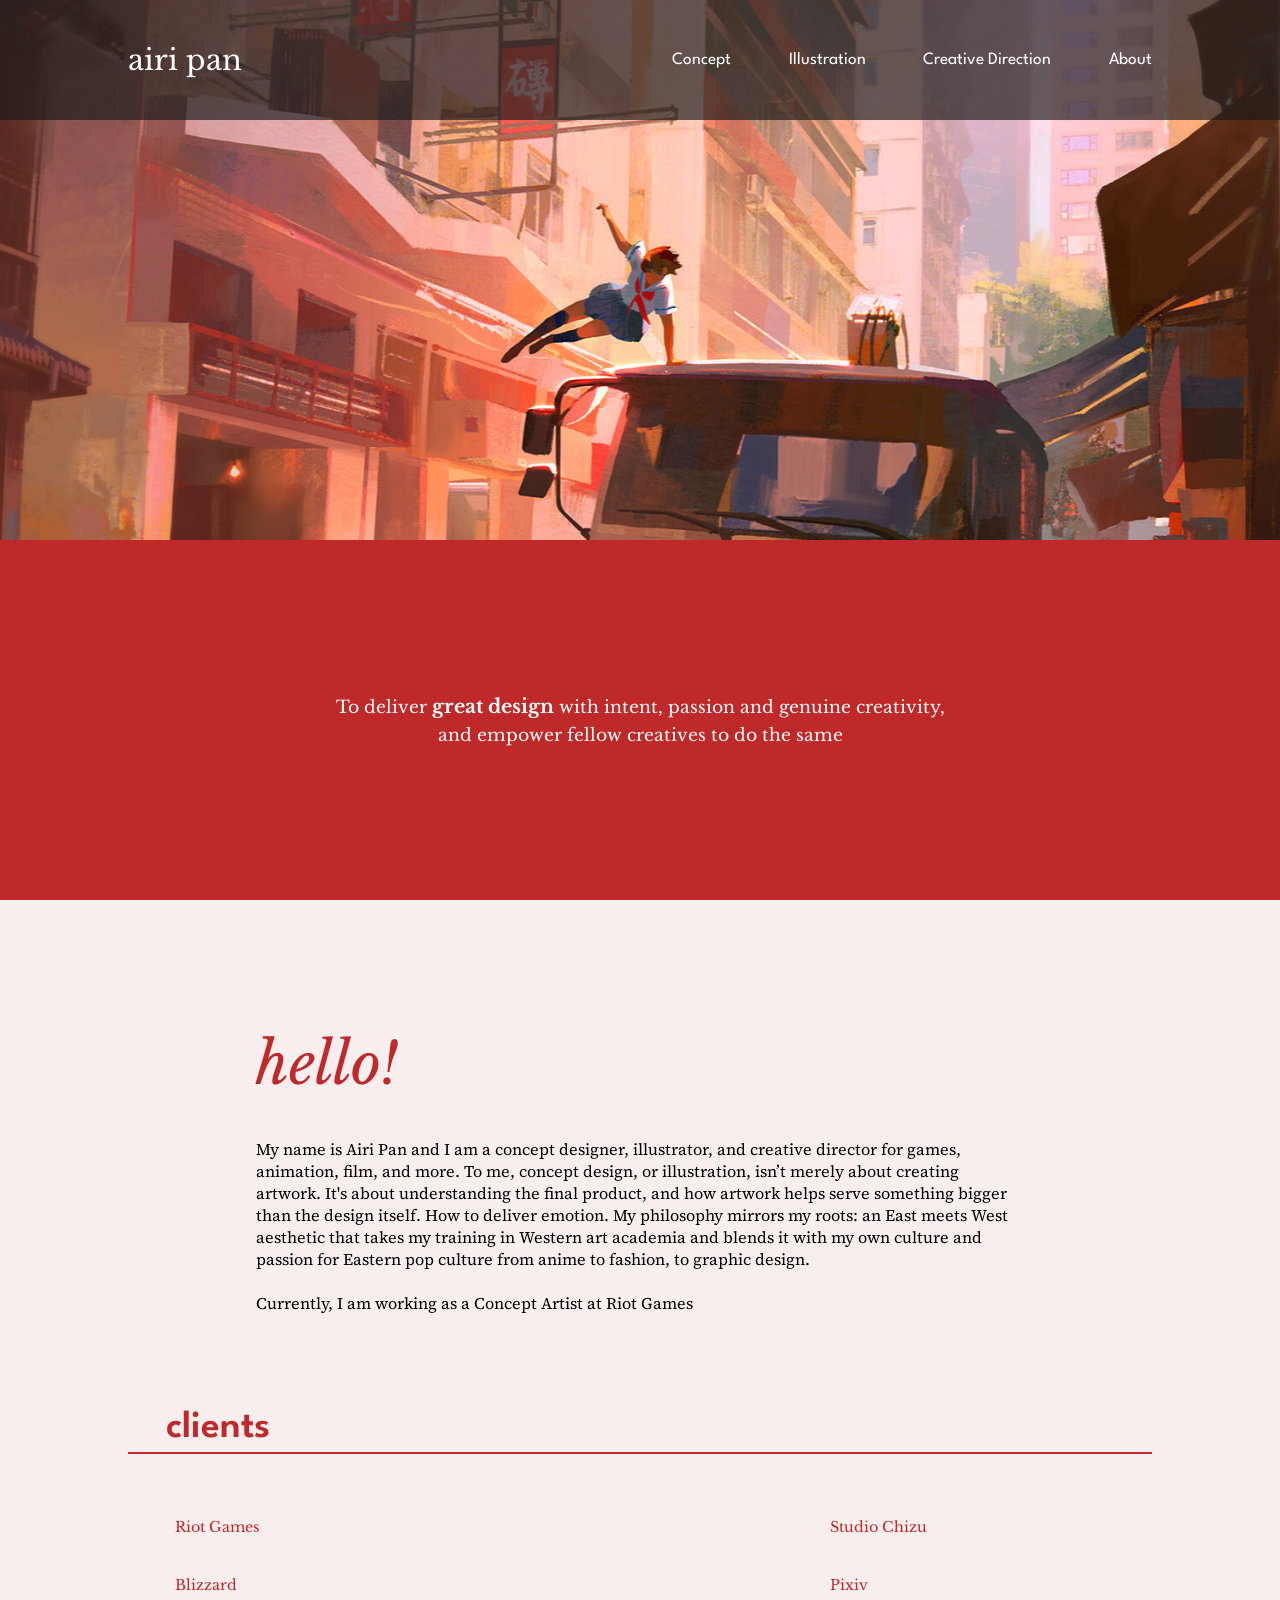
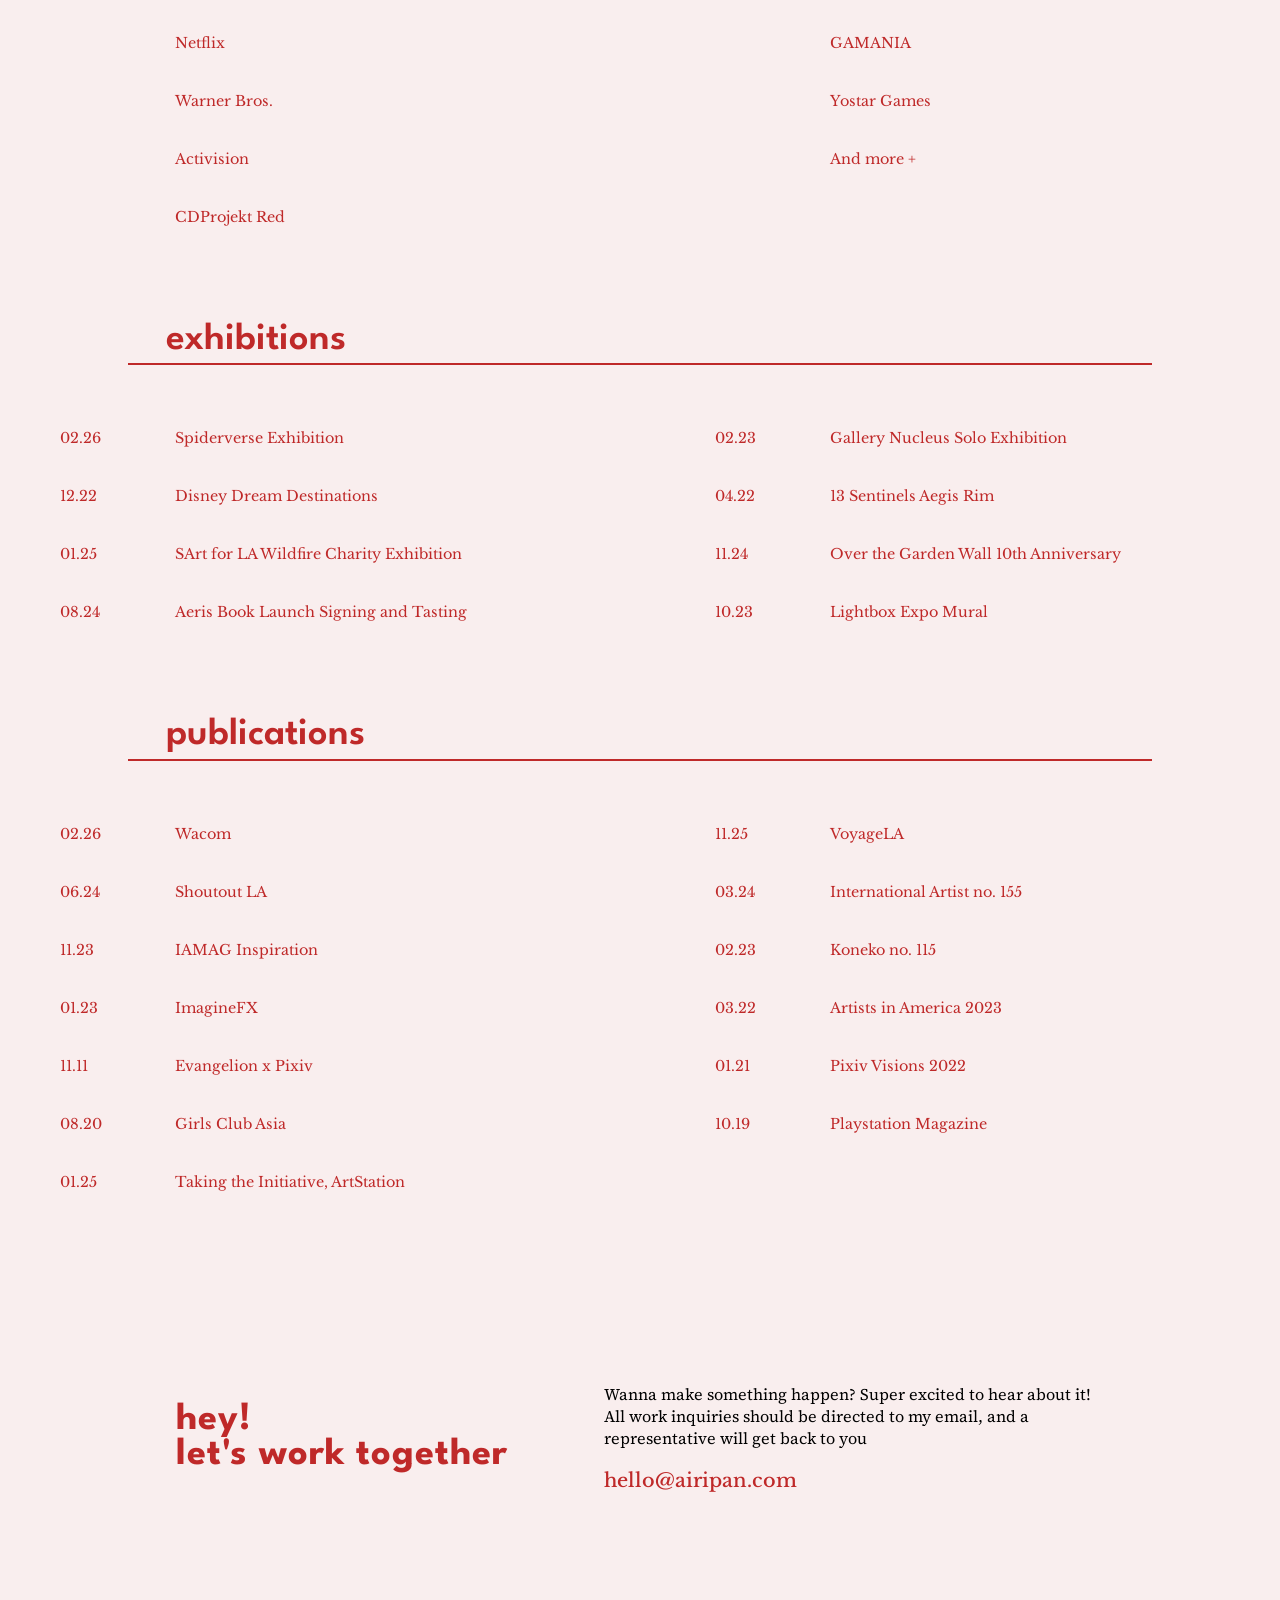
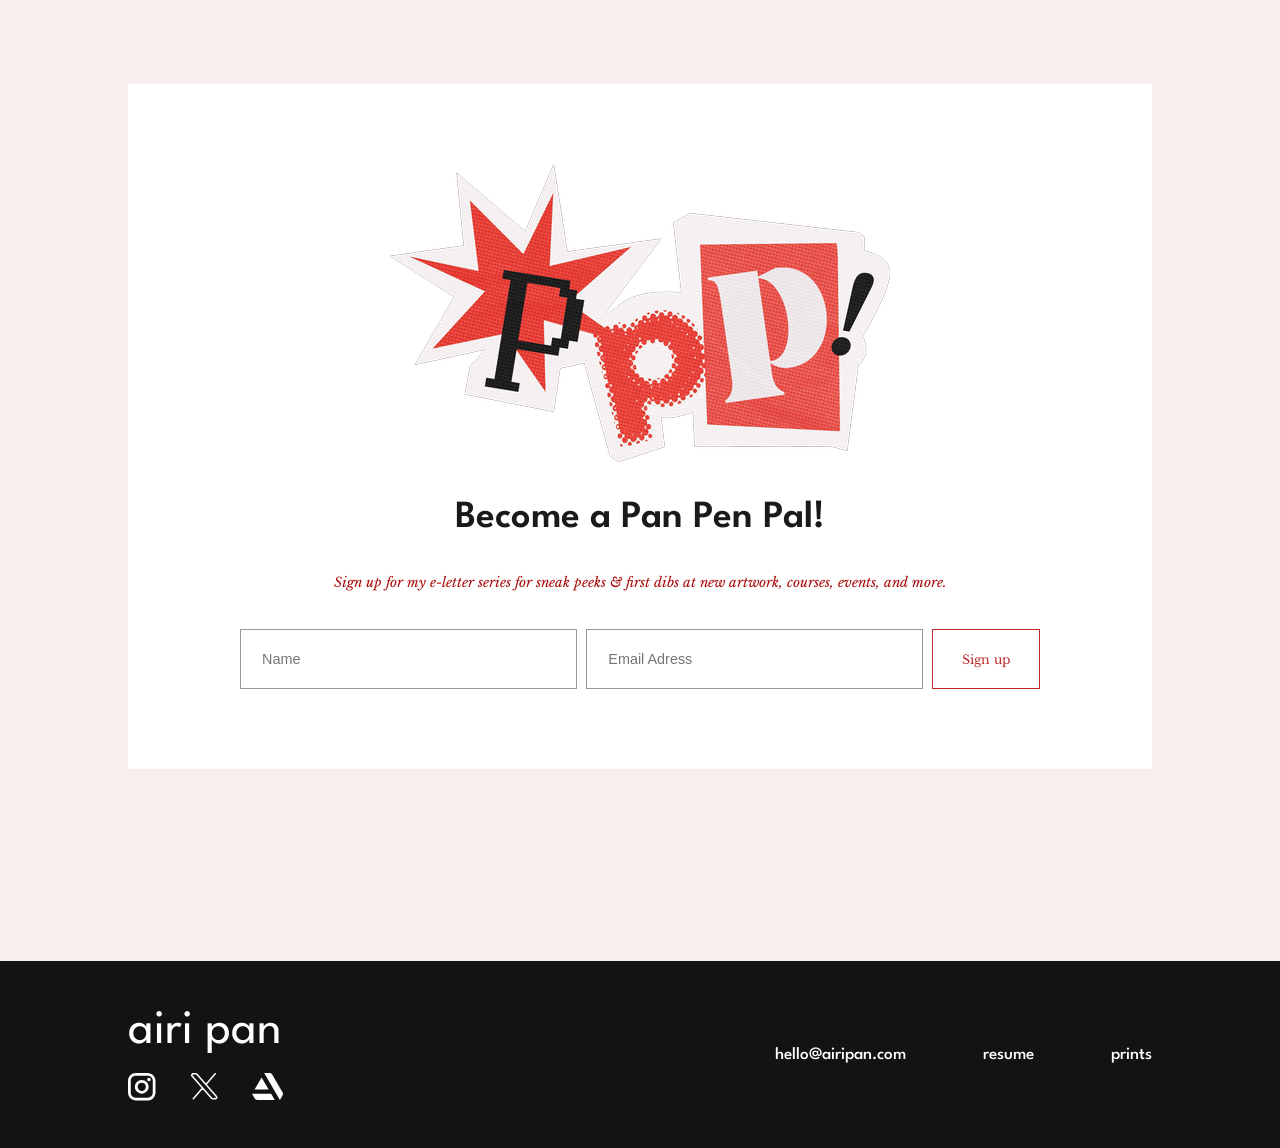
==== aboutme_index.html @ 73af1d85 "commit" ====
<!DOCTYPE html>

<html lang="en">
<head>
  
    <meta charset="UTF-8">
    <meta name="viewport" content="width=device-width, initial-scale=1.0">
    <meta name="description" content="">

<html>
    <head>
        <link href="https://fonts.googleapis.com/css?family=Inter&display=swap" rel="stylesheet" />
        <link rel="preconnect" href="https://fonts.googleapis.com">
        <link rel="preconnect" href="https://fonts.gstatic.com" crossorigin>
        <link href="https://fonts.googleapis.com/css2?family=Libre+Baskerville:ital,wght@0,400..700;1,400..700&display=swap" rel="stylesheet">
        <link href="https://fonts.googleapis.com/css?family=League+Spartan&display=swap" rel="stylesheet" />
        <link rel="preconnect" href="https://fonts.googleapis.com">
        <link rel="preconnect" href="https://fonts.gstatic.com" crossorigin>
        <link href="https://fonts.googleapis.com/css2?family=Source+Serif+4:ital,opsz,wght@0,8..60,200..900;1,8..60,200..900&display=swap" rel="stylesheet">
        

        
    <title>Portfolio Website</title>

   
    <link rel="stylesheet" href="aboutme_styles.css">

    
    <link rel="icon" href="favicon.ico" type="image/x-icon">

    </head>

    <body>

        <header class="header">

            <a href="index.html" class="logo">
                airi pan
            </a>

            <i class="bx bx-menu" id="menu-icon"></i>

            <nav>
                
                <ul class="navbar">
                    
                    <li>
                    <a>Concept</a>
                    <ul class="dropdown-menu">
                        <li><a href="">For Demacia (2026)</a></li>
                        <li><a href="baiyu_index.html">BaiYuPan</a></li>
                        <li><a href="">Manor Grey</a></li>
                        <li><a href="">Test</a></li>
                    </ul>
                    </li>

                    <li><a href="illustration_index.html">Illustration</a></li>
                    <li><a href="creativedirection_index.html">Creative Direction</a></li>
                    <li><a href="aboutme_index.html">About</a></li>

                </ul>
            </nav>

        </header>
        <section class="p1">

            <div class="home" id="home"></div>
    
            <div class="artist_statement">
                <p class="statement_text">
                    To deliver <span class="inline">great design</span> with intent, passion and genuine creativity,
                    <br>and empower fellow creatives to do the same
                </p>
            </div>
            <div class="artist">
                <img src="svgs/artist_mask.svg" alt="">
            </div>
        </section>
        <section class="paragraph_about">
            <h1 class="hello">hello!</h1>
            <p class="body_t">My name is Airi Pan and I am a concept designer, illustrator, and creative director for games, animation, film, 
                and more. To me, concept design, or illustration, isn’t merely about creating artwork. It's about understanding
                 the final product, and how artwork helps serve something bigger than the design itself. How to deliver emotion.
                  My philosophy mirrors my roots: an East meets West aesthetic that takes my training in Western art academia and 
                  blends it with my own culture and passion for Eastern pop culture from anime to fashion, to graphic design. 
            </p>
            <br><br>
            <p class="body_t">Currently, I am working as a Concept Artist at Riot Games

            </p>
                    </section>

         <section class="exhibition_title">
        <h2>clients</h2>
        <hr>

        <div class="exhibition-grid">
            
            <div class="exhibition">
            <div class="left"></div>
            <div class="right">Riot Games</div>
            </div>

            <div class="exhibition">
            <div class="left"></div>
            <div class="right">Studio Chizu</div>
            </div>

            <div class="exhibition">
            <div class="left"></div>
            <div class="right">Blizzard</div>
            </div>

            <div class="exhibition">
            <div class="left"></div>
            <div class="right">Pixiv</div>
            </div>

            <div class="exhibition">
            <div class="left"></div>
            <div class="right">Netflix</div>
            </div>

            <div class="exhibition">
            <div class="left"></div>
            <div class="right">GAMANIA</div>
            </div>

            <div class="exhibition">
            <div class="left"></div>
            <div class="right">Warner Bros.</div>
            </div>

            <div class="exhibition">
            <div class="left"></div>
            <div class="right">Yostar Games</div>
            </div>
            
            <div class="exhibition">
            <div class="left"></div>
            <div class="right">Activision</div>
            </div>

            <div class="exhibition">
            <div class="left"></div>
            <div class="right">And more +</div>
            </div>

            <div class="exhibition">
            <div class="left"></div>
            <div class="right">CDProjekt Red</div>
            </div>

        </div>
        </section>
        </section>

         <section class="exhibition_title">
        <h2 class="publications">exhibitions</h2>
        <hr>

        <div class="exhibition-grid">
            
            <div class="exhibition">
            <div class="left">02.26</div>
            <div class="right">Spiderverse Exhibition</div>
            </div>

            <div class="exhibition">
            <div class="left">02.23</div>
            <div class="right">Gallery Nucleus Solo Exhibition</div>
            </div>

            <div class="exhibition">
            <div class="left">12.22</div>
            <div class="right">Disney Dream Destinations</div>
            </div>

            <div class="exhibition">
            <div class="left">04.22</div>
            <div class="right">13 Sentinels Aegis Rim</div>
            </div>

            <div class="exhibition">
            <div class="left">01.25</div>
            <div class="right">SArt for LA Wildfire Charity Exhibition</div>
            </div>

            <div class="exhibition">
            <div class="left">11.24</div>
            <div class="right">Over the Garden Wall 10th Anniversary</div>
            </div>

            <div class="exhibition">
            <div class="left">08.24</div>
            <div class="right">Aeris Book Launch Signing and Tasting</div>
            </div>

            <div class="exhibition">
            <div class="left">10.23</div>
            <div class="right">Lightbox Expo Mural</div>
            </div>

        </div>
        </section>
          <section class="exhibition_title">
        <h2 class="publications">publications</h2>
        <hr>

        <div class="exhibition-grid">
            
            <div class="exhibition">
            <div class="left">02.26</div>
            <div class="right">Wacom</div>
            </div>

            <div class="exhibition">
            <div class="left">11.25</div>
            <div class="right">VoyageLA</div>
            </div>

            <div class="exhibition">
            <div class="left">06.24</div>
            <div class="right">Shoutout LA</div>
            </div>

            <div class="exhibition">
            <div class="left">03.24</div>
            <div class="right">International Artist no. 155</div>
            </div>

            <div class="exhibition">
            <div class="left">11.23</div>
            <div class="right">IAMAG Inspiration</div>
            </div>

            <div class="exhibition">
            <div class="left">02.23</div>
            <div class="right">Koneko no. 115</div>
            </div>

            <div class="exhibition">
            <div class="left">01.23</div>
            <div class="right">ImagineFX</div>
            </div>

            <div class="exhibition">
            <div class="left">03.22</div>
            <div class="right">Artists in America 2023</div>
            </div>

            <div class="exhibition">
            <div class="left">11.11</div>
            <div class="right">Evangelion x Pixiv</div>
            </div>

            <div class="exhibition">
            <div class="left">01.21</div>
            <div class="right">Pixiv Visions 2022</div>
            </div>

            <div class="exhibition">
            <div class="left">08.20</div>
            <div class="right">Girls Club Asia</div>
            </div>

            <div class="exhibition">
            <div class="left">10.19</div>
            <div class="right">Playstation Magazine</div>
            </div>

            <div class="exhibition">
            <div class="left">01.25</div>
            <div class="right">Taking the Initiative, ArtStation</div>
            </div>
            
        </div>
    </section>
    <section class="work">
        <div class="work_call">
            <div>
                hey!
                <br>let's work together
            </div>
        </div>
        <div class="work_link">
            <h3>
                Wanna make something happen? Super excited to hear about it! All work inquiries 
                should be directed to my email, and a representative will get back to you
            </h3>
            <a href="mailto:hello@airipan.com" class="work_link_email">
                hello@airipan.com
            </a>
        </div>
    </section>
        <section class="signup_container">
        <div class="newsletter">
            <img src="svgs/ppp.svg" class="ppp"></img>
            <h2>Become a Pan Pen Pal!</h2>
            <h3>Sign up for my e-letter series for sneak peeks & first dibs at new artwork, courses, events, and more.</h3>
            <form action="">
                <div class="input-icon">
                    <i class="name"></i>
                    <input type="text" name="" id="username" placeholder="Name" required>

                </div>
                <div class="input-icon">
                    <i class="email"></i>
                    <input type="text" name="" id="password" placeholder="Email Adress" required>
                </div>
                <button type="submit">Sign up</button>
            </form>
        </div>
        </section>


        <div class="footer">
                <div class="footer-left">
                    
                    <a href="index.html" class="text">
                        airi pan
                    </a>
                    <div class="icon_links">
                        <div class="insta">
                            <a href="https://www.instagram.com/airipan/">
                                <img src = "svgs/instagram.svg" alt="instagram logo"/>
                            </a>
                        </div>
                        <div class="twitter">
                            <a href="https://twitter.com/airipan">
                                <img src = "svgs/twitter.svg" alt="twitter logo"/>
                            </a>
                        </div>
                        <div class="artstation">
                            <a href="https://www.artstation.com/airipan">
                                <img src = "svgs/artstation.svg" alt="artstation logo"/>
                            </a>
                        </div>
                    </div>
                </div>  
                    
            <nav class="contact">
                <a href="#contact_info">hello@airipan.com</a>
                <a href="#resume">resume</a>
                <a href="#prints">prints</a>
            </nav>
        

        </div>   
        <script src="aboutme_script.js"></script>
    </body>
</html>
---- aboutme_styles.css ----
/*filter overlay someting something darkern*/
* {
  margin: 0;
  padding: 0;
  box-sizing: border-box;
  text-decoration: none;
  scroll-behavior: smooth;
}
html, body {
  height: 100%;

}
body {
  color: #FFFFFF;
  background-color: #F9EEEE;
  display: flex;
  flex-direction: column;
}

section {
  position: relative;
  z-index: 5;
}

html {
  font-size: 60%;
  overflow-x: hidden;
}

@font-face {
  font-family: "im fell";
  src:
    url(fonts/IM_Fell_DW_Pica/IM_FELL_DW_Pica.ttf);
    font-style: normal;
    font-weight: normal;
}
.header {
  display: flex;
  position: fixed;
  height: 120px;
  width: 100%;
  top: 0;
  left: 0;
  padding: 3.5rem 10%;
  /*background-color: #070707d5;*/
  justify-content: space-between;
  align-items: center;
  z-index: 1000;
  font-family: League Spartan;
  font-weight: Regular;
  background-color: #1a1a1aab;
}

#menu-icon {
  font-size: 3rem;
  color: tomato;
  display: none;
}
.logo{
  font-size: 3rem;
  color: rgb(255, 255, 255);
  font-family: libre baskerville;
  transition: 0.3s ease-in-out;
}
.logo:hover{
  transform: scale(1.1);
}
.navbar {
  list-style: none;
  display: flex;
  padding: 0;
  gap: 6rem;
  justify-content: center;
}
nav {
height: 100%;
display: flex;
}
.navbar > li > a {
  display: flex;
  align-items: center;     /* vertical centering */
  justify-content: center; /* horizontal centering */
  color: white;
  font-size: 1.8rem;
  margin-left: 0;
  height: 100%;
  text-align: center;
}
.dropdown-menu li a {
  position: relative;
  overflow: hidden;
  z-index: 1;
  color: white;
  font-size: 1.8rem;
  margin-left: 0;
  height: 100%;
  display: block;
  width: 100%;
  text-align: right;
  font-size: 1.5rem;
}
.dropdown-menu li a::before {
  content: "";
  position: absolute;
  top: 0;
  right: 0;              /* start from right */
  width: 0%;             /* hidden initially */
  height: 100%;
  background: #a82a2ad3;
  z-index: -1;

  transition: width 0.3s ease;
}
.dropdown-menu li a:hover::before {
  width: 100%;           /* expands left */

}
.navbar li{
  position: relative;
  height: 100%;

}
.dropdown-menu li {
  padding: 0.5rem 1rem;
}
/* how to add a padding inbetween the dropdown and list without moving the lsit up*/
.dropdown-menu { /*verticaly center nav and dropdown */
  
  position: absolute;
  top: 100%;          /* directly under the li */
  right: -1rem;
  background: #2b2b2bd3;
  list-style: none;
  padding: 0;
  min-width: 220px;

  opacity: 0;
  left: auto;
  transform: translateY(-10px);
  transition: opacity 0.25s ease-out, transform 0.25s ease-out;
  pointer-events: none;
  


  transition: opacity 0.3s ease, transform 0.3s ease;
}
.navbar li:hover .dropdown-menu {
  opacity: 1;
  transform: translateY(0);
  pointer-events: auto;
}
.dropdown-menu li a{
  width: 100%;
  text-align: right;
  font-size: 1.5rem;
}
.dropdown-menu li a:hover{
  /* background: #c51919b2; */
}
.p1{
  position: relative;
  min-height: 100vh;
}
.home{
  background-image: url("svgs/about_me_cover.svg");
  background-size: 100% auto;   
  background-repeat: no-repeat;
  background-position: top center;
  background-size: cover;
  background-color: red;
  height: 60vh;
}
.artist_statement {
  background-color: #BF2929;
  padding: 4rem 10%;
  height: 40vh;
  position: relative;
  display: flex;
  justify-content: center;
  align-items: center;
}
.statement_text {
  position: relative;
  text-align: center;
  margin-top: 0;
  left: auto;
  width: 100%;
  padding: 0 10%;
  font-size: 1.8rem;
  line-height: 1.6;
  font-weight: normal;
  font-family: libre baskerville;
  letter-spacing: 5%;
  z-index: 15;
}
.inline{
  font-size: 2rem;
  font-weight: bold;
  letter-spacing: 5%;

}
.artist{
  position: absolute;
  left: 50%;
  top: 50%;
  transform: translate(-50%, -50%);
  z-index: 10;
  pointer-events: none;
}
.artist img{
    width: 25vw;
    max-width: 400px;

}
.paragraph_about{
  margin-bottom: 7%;
  max-width: 1500px;
  margin: 0 auto;
  padding-bottom: 10rem;
}
.hello{
  padding: 4rem 20%;
  margin-top: 7%;
  color: #BF2929;
  font-family: libre baskerville;
  font-style: italic;
  font-size: 6rem;
  font-weight: 100;
}
.body_t{
  padding: 0rem 20%;
  color: black;
  font-size: 1.7rem;
  font-family: "Source Serif 4", serif;
}
.footer {
  display: flex;
  justify-content: space-between;
  align-items: center;
  width: 100%;
  height: 200px;
  background: rgba(19,19,19,1);
  bottom: 0;
  left: 0;
  padding: 5rem 10%;
  margin-top: auto;
}

.footer-left {
  display: flex;
  flex-direction: column;
  align-self: center;
  /* margin-top: 2rem; */
  gap: 2rem;
}

.text {
  color: rgb(255, 255, 255);
  font-family: League Spartan;
  font-weight: Regular;
  font-size: 5rem;
  opacity: 1;
}

.icon_links {
  display: flex;
  justify-content: space-between;
  width: 155px;
  height: 27px;
}
.contact {
  display: flex;
  align-items: center;
  gap: 4rem;
}
.contact a{  
font-size: 1.8rem;
color: white;
margin-left: 4rem;
font-weight: 500;
font-family: League Spartan;
}

@media (min-width: 1800px) {

  /* HEADER TEXT */
  .logo {
    font-size: 3.6rem;   /* was 3rem */
  }

  .navbar > li > a {
    font-size: 2.2rem;   /* was 1.8rem */
  }

  .dropdown-menu li a {
    font-size: 1.9rem;   /* was 1.5rem */
  }

  /* FOOTER TEXT */
  .footer .text {
    font-size: 6rem;     /* was 5rem */
  }

  .contact a {
    font-size: 2.2rem;   /* was 1.8rem */
  }
  .icon_links {
    width: 182px;   /* was 155px */
    height: 40px;   /* was 27px */
    gap: 2rem;
  }

  .icon_links img {
    width: 35px;    /* scale icons */
    height: auto;
  }
}

@media screen and (max-width: 768px) {
  .grid-container_1 {
    grid-template-columns: 1fr; /* stack top two images */
  }
  .svg3 {
    grid-column: 1; 
  }

}
.exhibition_title {
  text-align: left;
}
.exhibition_title .exhibition-grid {
  display: grid;
  grid-template-columns: repeat(2, 1fr); 
  gap: 40px 150px; 
  max-width: 1200px;   
  width: 100%;        
  margin: 0 auto;     
  padding: 0 20px; 
}

.exhibition_title h2{
  font-family: League Spartan;
  font-size: 4rem;
  font-weight: 600;
  color: #BF2929;
  padding: 0rem 13%;

}
.exhibition_title hr {
  margin: .5% 10% 5% 10%; 
  border: none;       
  height: 2px;        
  background-color: #BF2929; 
}
.exhibition_title .left {
  text-align: left;
}

.exhibition_title .right {
  text-align: left;
}


.exhibition_title .exhibition-group {
  display: flex;
  gap: 20px;
  margin-bottom: 15px;
  padding: 0rem 15%;

  flex-wrap: wrap;
}
.exhibition_title .exhibition {
  display: grid;
  grid-template-columns: 8rem 1fr; 
  align-items: baseline;
  font-family: libre baskerville;
  font-size: 1.5rem;
  font-weight: 400;
  color: #BF2929;
  column-gap: 4rem; 
}

.publications{
  margin-top: 10rem;
}
.signup_container{
  display: flex;
  justify-content: center;
  align-items: center;
  padding: 20rem 10%;
  margin: 0;
}
.newsletter {
  display: flex;
  flex-direction: column;
  align-items: center;
  background-color: #FFFFFF;
  padding: 80px 40px;
  max-width: 1400px;
  width: 100%;
}

.signup_container form {
  display: flex;
  flex-direction: row;
  gap: 1rem;
  width: 100%;
  max-width: 800px;
}
.ppp{
 display: block;
 max-width: 100%;
 height: auto;
 padding-bottom: 4rem;
}
.newsletter h2{
  text-align: center;
  font-size: 4rem;
  font-weight: 600;
  margin-bottom: 4rem;
  font-family: League Spartan;
  color: #1A1A1A;
}
.newsletter h3 {
  text-align: center;
  margin-bottom: 4rem;
  font-family: libre baskerville;
  color: #aa0a0a;
  font-style: italic;
  font-size: 1.4rem;
  font-weight: 200;
}
.signup_container form {
  display: flex;
  flex-direction: row;
  gap: 1rem;
  width: 100%;
  max-width: 800px;
}

.input-icon {
  flex: 1;
  display: flex;
  align-items: center;
  position: relative;
}

.input-icon input {
  width: 100%;
  padding: 2.2rem;
  font-size: 1.5rem;
  border: 1px solid #A19494;
}

.signup_container button {
  padding: 1.5rem 3rem;
  font-size: 1.3rem;
  border: 1px solid #BF2929;
  background-color: white;
  color: #BF2929;
  cursor: pointer;
  font-family: Libre Baskerville;
}

.signup_container button:hover {
  background-color: #f7f7f7;
}
.work{
  display: flex;
  flex-direction: row;
  align-items: center;
  justify-content: center;
  text-align: left;
  background-color: rgba(198, 182, 212, 0);
  margin: 0 auto;
  width: 100%;
  padding: 20rem 10% 0rem 10%;
  gap: 10rem;
 

}
.work_call{
  flex-wrap: nowrap;
  font-family: 'League Spartan';
  font-size: 4rem;
  font-weight: 700;
  letter-spacing: .1rem;
  color: #BF2929;
}
.work_link h3 {
  color: black;
  font-size: 1.7rem;
  font-family: "Source Serif 4", serif;
  font-weight: 400;
  margin-bottom: 2rem;
  max-width: 500px;
}
.work_link_email {
  display: block;
  color: #BF2929;
  font-size: 2rem;
  font-family: libre baskerville;
  font-weight: 500;
  text-decoration: none;
}

.work_link_email:hover {
  text-decoration: underline;
}
@media (min-width: 1800px) {
  .home {
    height: 60vh;
  }
}
@media (max-width: 600px) {
  .exhibition_title .exhibition-grid {
    grid-template-columns: 1fr;
  }
}
@media (max-width: 500px) {
  .exhibition {
    grid-template-columns: 1fr;
  }
  .right {
    text-align: left;
    margin-top: 2px;
  }
}
@media (min-width: 2000px) {
  .artist img {
    width: 20vw;
    max-width: 600px;
  }
}

@media (min-width: 2000px) {
  .paragraph_about {
    font-size: 2rem;
    max-width: 2000px;
    margin: 0 auto;
  }
}
@media (min-width: 2000px) {
  .exhibition_title {
    padding: 0 20%;
    
  }
}
@media (min-width: 1800px) {
  .artist_statement {
    padding: 4rem 10%;
    height: 40vh;
  }

  .statement_text {
    font-size: 2.4rem;
    line-height: 1.9;
    padding: 0 15%;
    margin-top: -2rem;
  }

  .inline {
    font-size: 3rem;
  }

  .artist {
    top: 50%;
  }

  .artist img {
    width: 25vw;
    max-width: 600px;
  }
}
@media (min-width: 1800px) {
  .body_t {
    font-size: 1.9rem;
    padding: 4rem 22%;
  }
}
@media (min-width: 1800px) {
  .hello {
    
    padding: 4rem 22%;
  }
}
@media (min-width: 1800px) {
  .contact a {
    
    font-size: 2.4rem;
  }
}
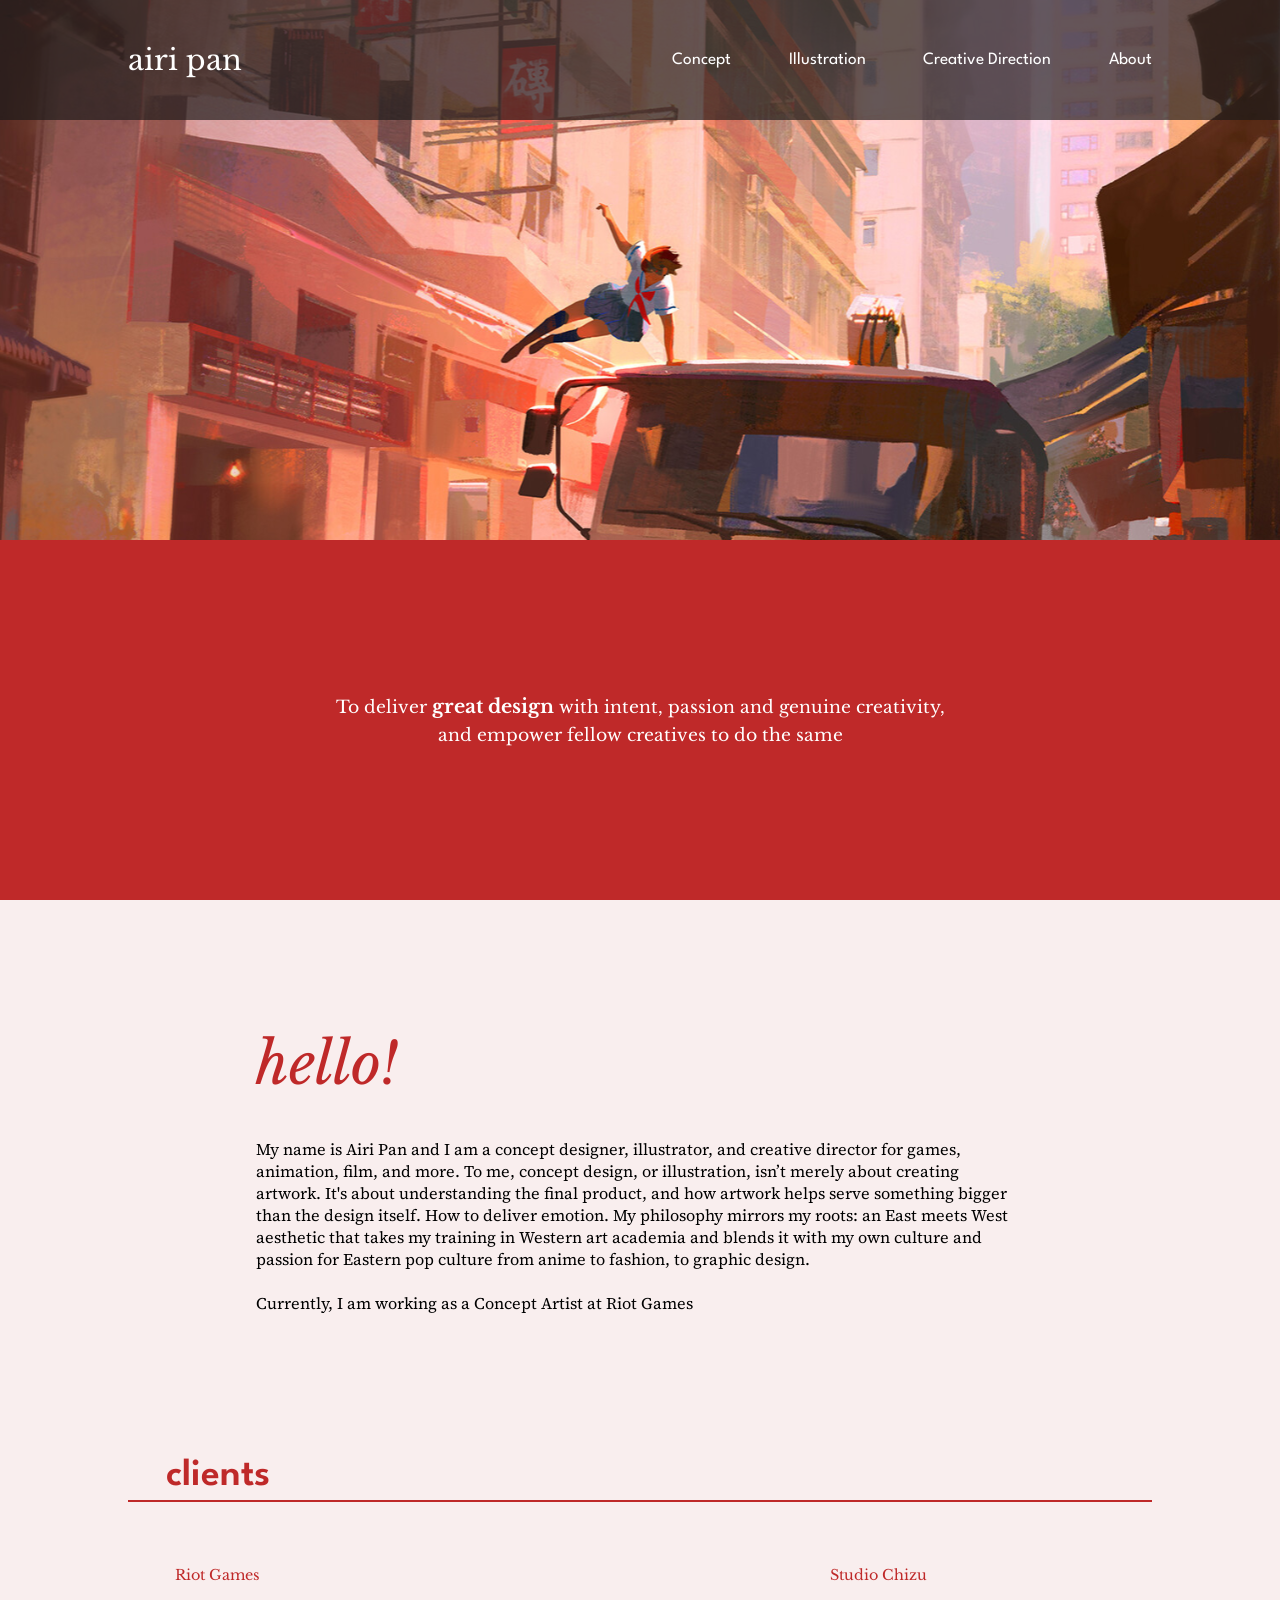
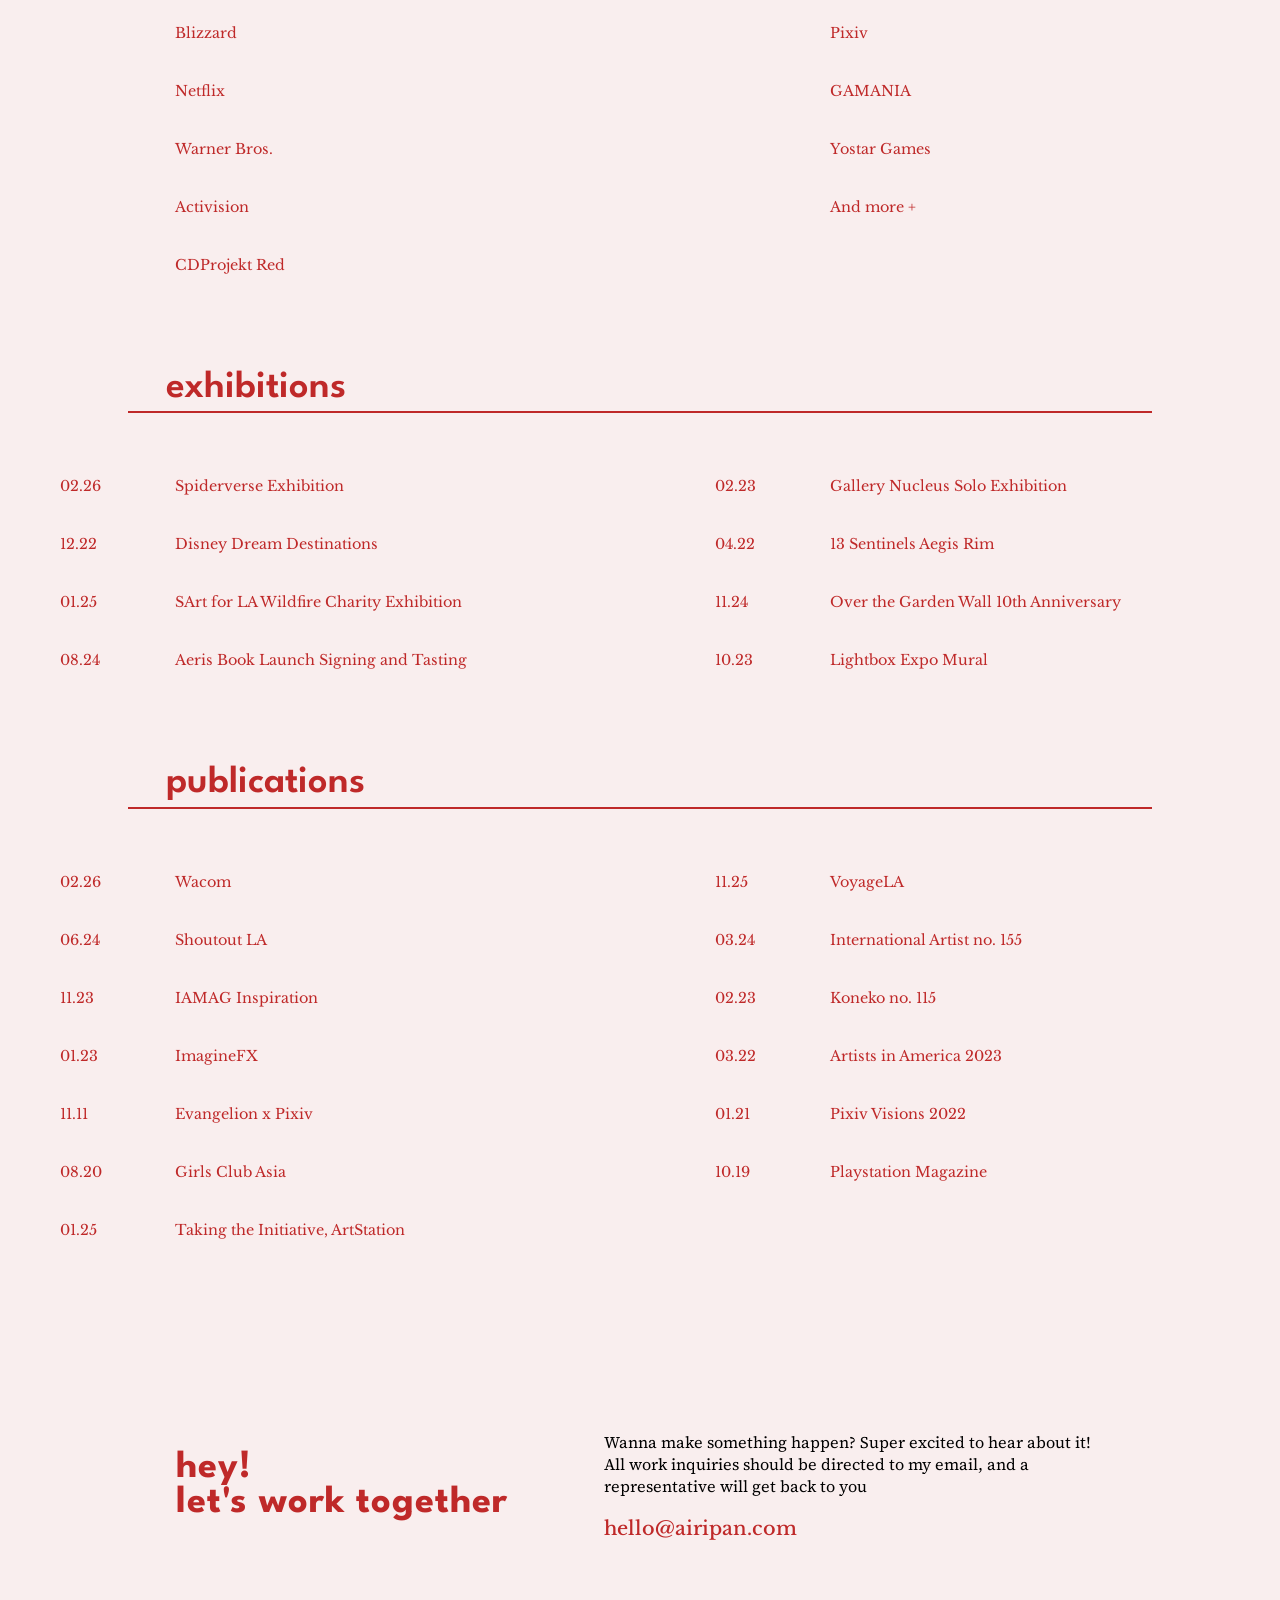
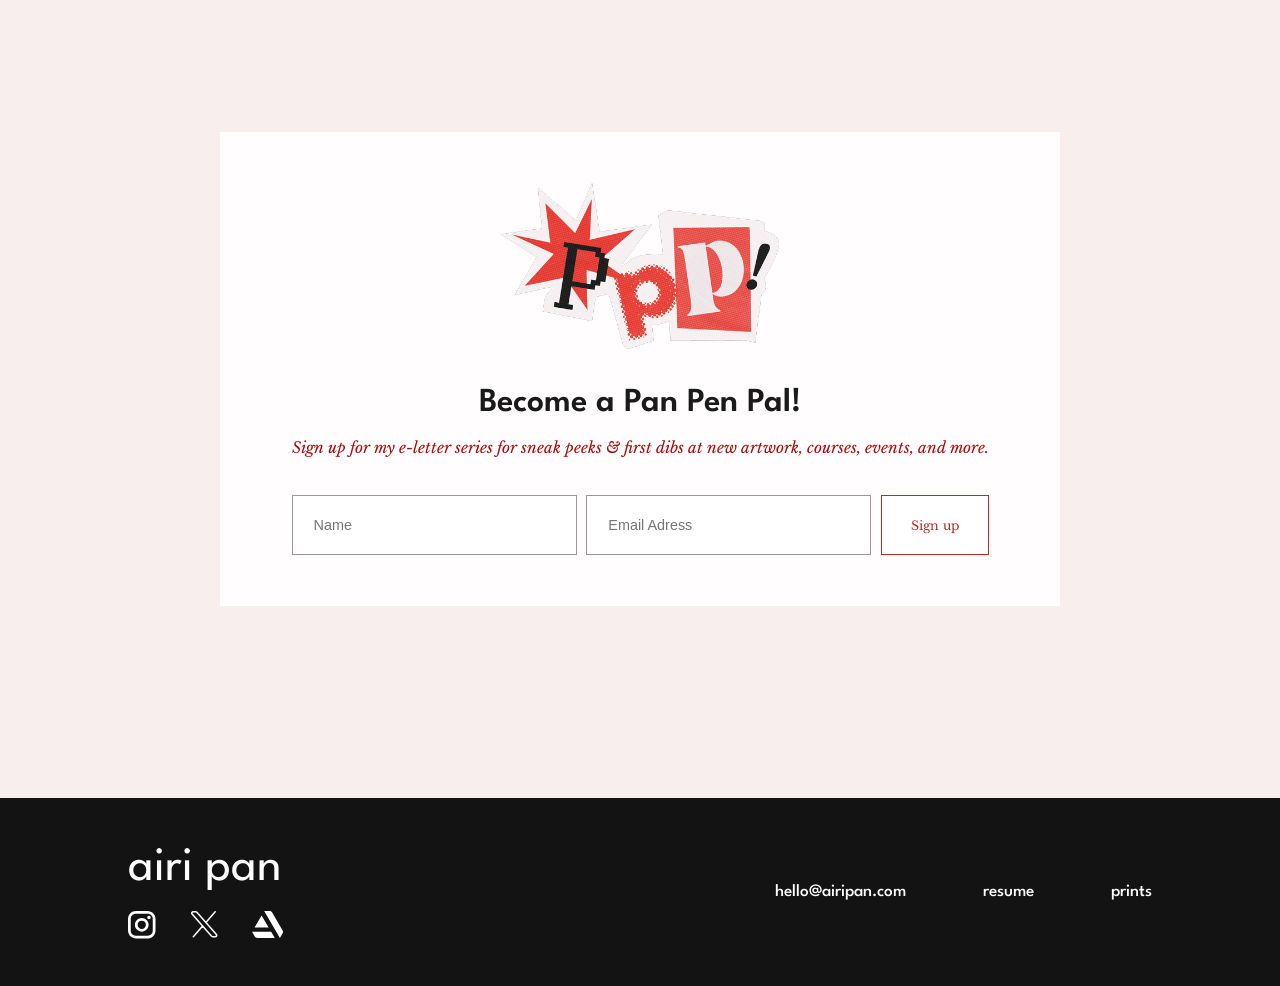
==== commit 2f9d8fbc: "commit" ====
--- a/aboutme_index.html
+++ b/aboutme_index.html
@@ -49,13 +49,24 @@
                     <ul class="dropdown-menu">
                         <li><a href="">For Demacia (2026)</a></li>
                         <li><a href="baiyu_index.html">BaiYuPan</a></li>
+                        <li><a href="">Hoppers (2026)</a></li>
                         <li><a href="">Manor Grey</a></li>
-                        <li><a href="">Test</a></li>
+                        <li><a href="">Ambrosia</a></li>
+                        <li><a href="">Monkey King (2023)</a></li>
+                        <li><a href="">Back4Blood (2021)</a></li>
+                        <li><a href="">Alola Theme Park</a></li>
+                        
                     </ul>
                     </li>
 
                     <li><a href="illustration_index.html">Illustration</a></li>
-                    <li><a href="creativedirection_index.html">Creative Direction</a></li>
+                    <li>
+                    <a>Creative Direction</a>
+                    <ul class="dropdown-menu">
+                        <li><a href="creativedirection_index.html">OTV x Frieren</a></li>
+                        <li><a href="">Downtown Abby</a></li>
+                    </ul>
+                    </li>
                     <li><a href="aboutme_index.html">About</a></li>
 
                 </ul>
@@ -322,7 +333,7 @@
                     </a>
                     <div class="icon_links">
                         <div class="insta">
-                            <a href="https://www.instagram.com/airipan/">
+                            <a href="https://www.instagram.com/pix_bun/">
                                 <img src = "svgs/instagram.svg" alt="instagram logo"/>
                             </a>
                         </div>
@@ -337,7 +348,7 @@
                             </a>
                         </div>
                     </div>
-                </div>  
+                </div>   
                     
             <nav class="contact">
                 <a href="#contact_info">hello@airipan.com</a>
--- a/aboutme_styles.css
+++ b/aboutme_styles.css
@@ -144,23 +144,24 @@
 
   transition: opacity 0.3s ease, transform 0.3s ease;
 }
+
 .navbar li:hover .dropdown-menu {
   opacity: 1;
   transform: translateY(0);
   pointer-events: auto;
 }
+
 .dropdown-menu li a{
   width: 100%;
   text-align: right;
   font-size: 1.5rem;
 }
-.dropdown-menu li a:hover{
-  /* background: #c51919b2; */
-}
+
 .p1{
   position: relative;
   min-height: 100vh;
 }
+
 .home{
   background-image: url("svgs/about_me_cover.svg");
   background-size: 100% auto;   
@@ -170,6 +171,7 @@
   background-color: red;
   height: 60vh;
 }
+
 .artist_statement {
   background-color: #BF2929;
   padding: 4rem 10%;
@@ -179,6 +181,7 @@
   justify-content: center;
   align-items: center;
 }
+
 .statement_text {
   position: relative;
   text-align: center;
@@ -193,12 +196,13 @@
   letter-spacing: 5%;
   z-index: 15;
 }
+
 .inline{
   font-size: 2rem;
   font-weight: bold;
   letter-spacing: 5%;
-
-}
+}
+
 .artist{
   position: absolute;
   left: 50%;
@@ -207,17 +211,19 @@
   z-index: 10;
   pointer-events: none;
 }
+
 .artist img{
     width: 25vw;
     max-width: 400px;
-
-}
+}
+
 .paragraph_about{
   margin-bottom: 7%;
   max-width: 1500px;
   margin: 0 auto;
-  padding-bottom: 10rem;
-}
+  padding-bottom: 15rem;
+}
+
 .hello{
   padding: 4rem 20%;
   margin-top: 7%;
@@ -227,12 +233,14 @@
   font-size: 6rem;
   font-weight: 100;
 }
+
 .body_t{
   padding: 0rem 20%;
   color: black;
   font-size: 1.7rem;
   font-family: "Source Serif 4", serif;
 }
+
 .footer {
   display: flex;
   justify-content: space-between;
@@ -383,21 +391,22 @@
 .publications{
   margin-top: 10rem;
 }
+
 .signup_container{
   display: flex;
   justify-content: center;
   align-items: center;
-  padding: 20rem 10%;
+  padding: 20rem 10%; 
   margin: 0;
 }
 .newsletter {
   display: flex;
   flex-direction: column;
   align-items: center;
-  background-color: #FFFFFF;
-  padding: 80px 40px;
-  max-width: 1400px;
-  width: 100%;
+  background-color: #fffdfd;
+  padding: 5% 7%;
+  /* max-width: 1400px;
+  width: 100%; */
 }
 
 .signup_container form {
@@ -405,19 +414,23 @@
   flex-direction: row;
   gap: 1rem;
   width: 100%;
-  max-width: 800px;
-}
+  max-width: 850px;
+}
+
 .ppp{
  display: block;
- max-width: 100%;
+ width: 40%;
+ max-width: 500px;
  height: auto;
  padding-bottom: 4rem;
 }
+
 .newsletter h2{
   text-align: center;
-  font-size: 4rem;
+  font-size: 3.5rem;
+  letter-spacing: -10;
   font-weight: 600;
-  margin-bottom: 4rem;
+  margin-bottom: 2rem;
   font-family: League Spartan;
   color: #1A1A1A;
 }
@@ -427,7 +440,7 @@
   font-family: libre baskerville;
   color: #aa0a0a;
   font-style: italic;
-  font-size: 1.4rem;
+  font-size: 1.6rem;
   font-weight: 200;
 }
 .signup_container form {
@@ -453,6 +466,9 @@
 }
 
 .signup_container button {
+  position: relative;
+  overflow: hidden;
+  z-index: 1;
   padding: 1.5rem 3rem;
   font-size: 1.3rem;
   border: 1px solid #BF2929;
@@ -460,10 +476,28 @@
   color: #BF2929;
   cursor: pointer;
   font-family: Libre Baskerville;
+  transition: color 0.3s ease;
+}
+
+.signup_container button::before {
+  content: "";
+  position: absolute;
+  top: 0;
+  right: 0;
+  width: 0%;
+  height: 100%;
+  background: #BF2929;
+  z-index: -1;
+  transition: width 0.2s ease;
+}
+
+.signup_container button:hover::before {
+  width: 100%;
 }
 
 .signup_container button:hover {
-  background-color: #f7f7f7;
+  color: white;
+  border-color: #BF2929;
 }
 .work{
   display: flex;
@@ -476,9 +510,8 @@
   width: 100%;
   padding: 20rem 10% 0rem 10%;
   gap: 10rem;
- 
-
-}
+}
+
 .work_call{
   flex-wrap: nowrap;
   font-family: 'League Spartan';
@@ -487,6 +520,7 @@
   letter-spacing: .1rem;
   color: #BF2929;
 }
+
 .work_link h3 {
   color: black;
   font-size: 1.7rem;
@@ -495,6 +529,7 @@
   margin-bottom: 2rem;
   max-width: 500px;
 }
+
 .work_link_email {
   display: block;
   color: #BF2929;
@@ -512,27 +547,13 @@
     height: 60vh;
   }
 }
-@media (max-width: 600px) {
-  .exhibition_title .exhibition-grid {
-    grid-template-columns: 1fr;
-  }
-}
-@media (max-width: 500px) {
-  .exhibition {
-    grid-template-columns: 1fr;
-  }
-  .right {
-    text-align: left;
-    margin-top: 2px;
-  }
-}
+
 @media (min-width: 2000px) {
   .artist img {
     width: 20vw;
     max-width: 600px;
   }
 }
-
 @media (min-width: 2000px) {
   .paragraph_about {
     font-size: 2rem;
@@ -591,3 +612,9 @@
   }
 }
 
+@media (min-width: 2560px) {
+  .signup_container {
+  min-height: 70vh;
+  padding: 4rem 10%;
+}
+}
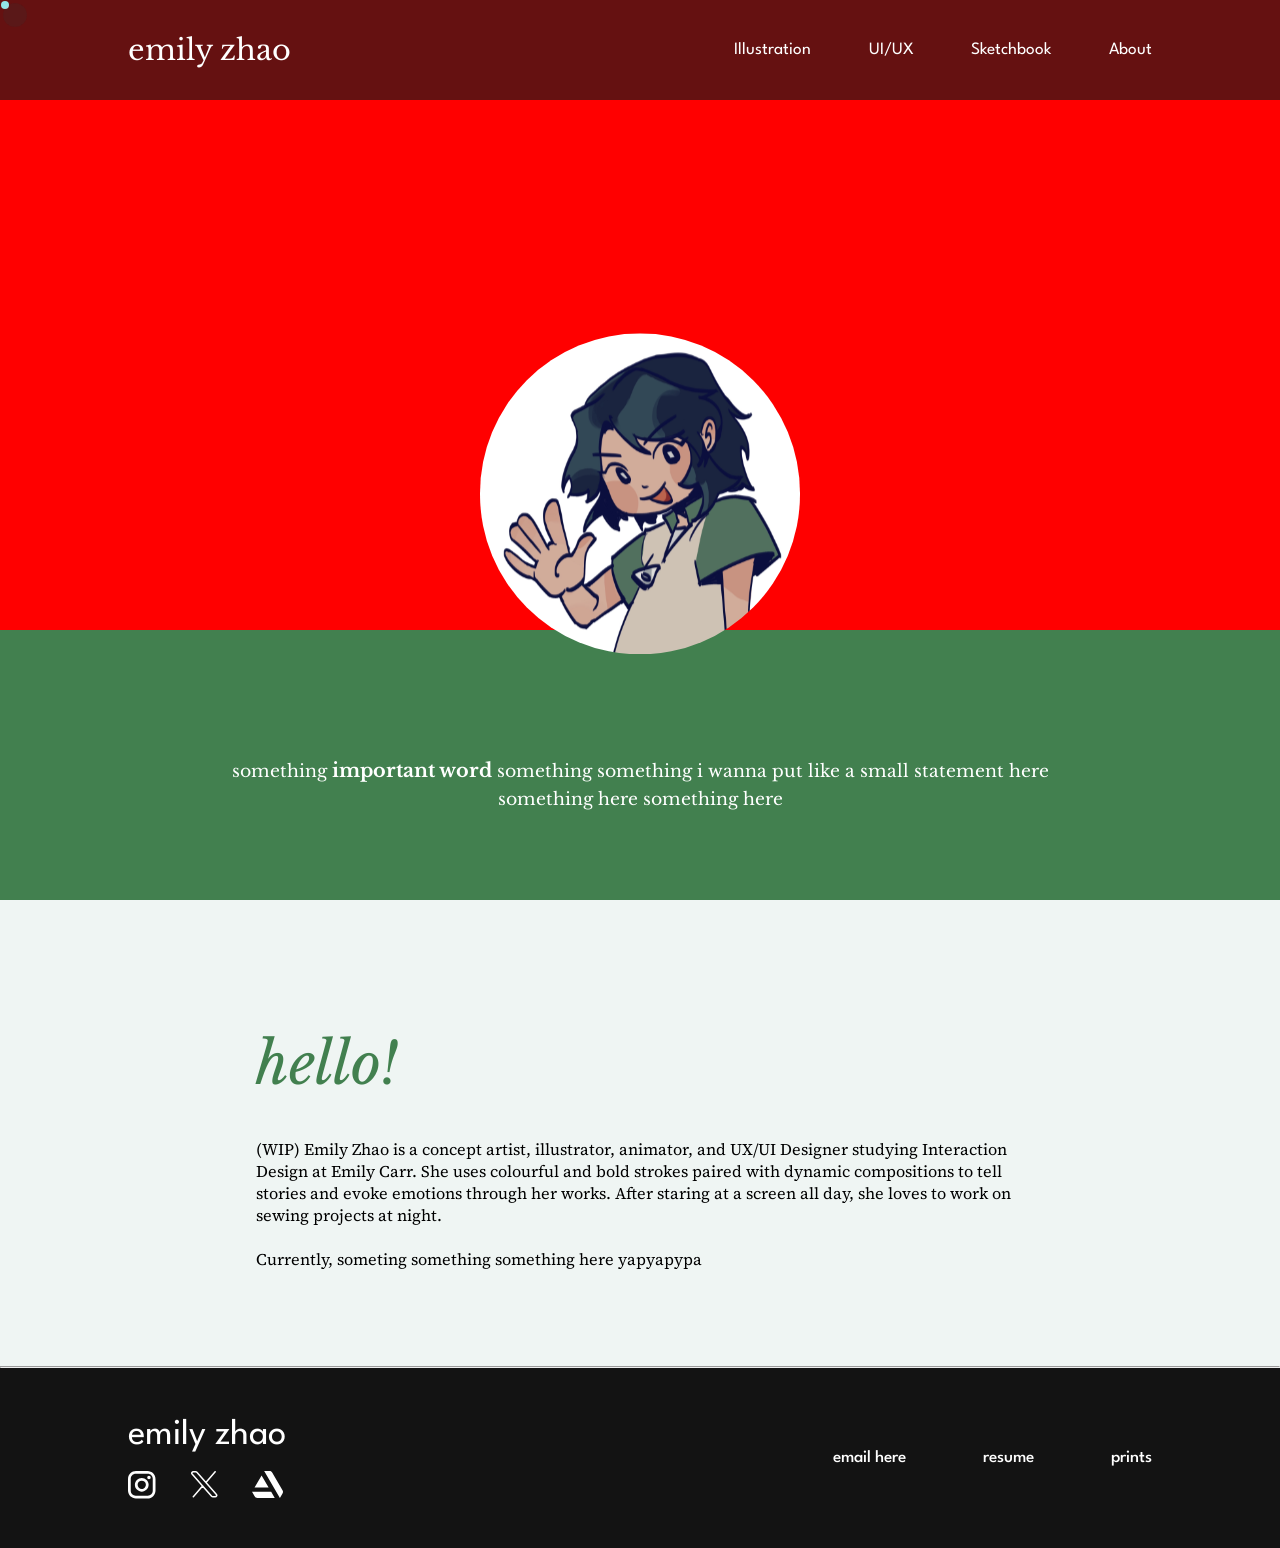
==== commit 1696749b: "commit" ====
--- a/aboutme_index.html
+++ b/aboutme_index.html
@@ -2,7 +2,7 @@
 
 <html lang="en">
 <head>
-  
+
     <meta charset="UTF-8">
     <meta name="viewport" content="width=device-width, initial-scale=1.0">
     <meta name="description" content="">
@@ -17,25 +17,33 @@
         <link rel="preconnect" href="https://fonts.googleapis.com">
         <link rel="preconnect" href="https://fonts.gstatic.com" crossorigin>
         <link href="https://fonts.googleapis.com/css2?family=Source+Serif+4:ital,opsz,wght@0,8..60,200..900;1,8..60,200..900&display=swap" rel="stylesheet">
-        
 
-        
+
+
     <title>Portfolio Website</title>
 
-   
+
     <link rel="stylesheet" href="aboutme_styles.css">
 
-    
+
     <link rel="icon" href="favicon.ico" type="image/x-icon">
 
+    <div class="cursor">
+        <div class="cursor__ball cursor__ball--big">
+            <svg height="30" width="30"><circle cx="15" cy="15" r="12" stroke-width="0"></circle></svg>
+        </div>
+        <div class="cursor__ball cursor__ball--small">
+            <svg height="10" width="10"><circle cx="5" cy="5" r="4" stroke-width="0"></circle></svg>
+        </div>
+    </div>
     </head>
+    <body>
 
-    <body>
 
         <header class="header">
 
             <a href="index.html" class="logo">
-                airi pan
+                emily zhao
             </a>
 
             <i class="bx bx-menu" id="menu-icon"></i>
@@ -44,7 +52,7 @@
                 
                 <ul class="navbar">
                     
-                    <li>
+                    <!-- <li>
                     <a>Concept</a>
                     <ul class="dropdown-menu">
                         <li><a href="">For Demacia (2026)</a></li>
@@ -55,19 +63,21 @@
                         <li><a href="">Monkey King (2023)</a></li>
                         <li><a href="">Back4Blood (2021)</a></li>
                         <li><a href="">Alola Theme Park</a></li>
-                        
+                    </ul>
+                    </li> -->
+                    <li><a href="illustration_index.html">Illustration</a></li>
+                    <li>
+                    <a>UI/UX</a>
+                    <ul class="dropdown-menu">
+                        <li><a href="apex_uiux.html">APEX UI Redesign</a>
+                        </li>
+                        <li><a href="steam_uiux.html">Steam Mobile Redesign</a></li>
                     </ul>
                     </li>
-
-                    <li><a href="illustration_index.html">Illustration</a></li>
-                    <li>
-                    <a>Creative Direction</a>
-                    <ul class="dropdown-menu">
-                        <li><a href="creativedirection_index.html">OTV x Frieren</a></li>
-                        <li><a href="">Downtown Abby</a></li>
-                    </ul>
+                    <li><a href="sketchbook_index.html">Sketchbook</a>
                     </li>
-                    <li><a href="aboutme_index.html">About</a></li>
+                    <li><a href="aboutme_index.html">About</a>
+                    </li>
 
                 </ul>
             </nav>
@@ -76,260 +86,41 @@
         <section class="p1">
 
             <div class="home" id="home"></div>
-    
+
             <div class="artist_statement">
                 <p class="statement_text">
-                    To deliver <span class="inline">great design</span> with intent, passion and genuine creativity,
-                    <br>and empower fellow creatives to do the same
+                    something <span class="inline">important word</span> something something i wanna put like a small statement here
+                    <br>something here something here
                 </p>
             </div>
             <div class="artist">
-                <img src="svgs/artist_mask.svg" alt="">
+                <img src="emily_headshot.svg" alt="">
             </div>
         </section>
         <section class="paragraph_about">
             <h1 class="hello">hello!</h1>
-            <p class="body_t">My name is Airi Pan and I am a concept designer, illustrator, and creative director for games, animation, film, 
-                and more. To me, concept design, or illustration, isn’t merely about creating artwork. It's about understanding
-                 the final product, and how artwork helps serve something bigger than the design itself. How to deliver emotion.
-                  My philosophy mirrors my roots: an East meets West aesthetic that takes my training in Western art academia and 
-                  blends it with my own culture and passion for Eastern pop culture from anime to fashion, to graphic design. 
+            <p class="body_t">(WIP) Emily Zhao is a concept artist, illustrator, animator, and UX/UI Designer studying Interaction Design at Emily Carr. She uses colourful and bold strokes paired with dynamic compositions to tell stories and evoke emotions through her works. After staring at a screen all day, she loves to work on sewing projects at night. 
+
             </p>
             <br><br>
-            <p class="body_t">Currently, I am working as a Concept Artist at Riot Games
+            <p class="body_t">Currently, someting something something here yapyapypa
 
             </p>
-                    </section>
-
-         <section class="exhibition_title">
-        <h2>clients</h2>
+        </section>
+        
         <hr>
 
-        <div class="exhibition-grid">
-            
-            <div class="exhibition">
-            <div class="left"></div>
-            <div class="right">Riot Games</div>
-            </div>
+   
 
-            <div class="exhibition">
-            <div class="left"></div>
-            <div class="right">Studio Chizu</div>
-            </div>
-
-            <div class="exhibition">
-            <div class="left"></div>
-            <div class="right">Blizzard</div>
-            </div>
-
-            <div class="exhibition">
-            <div class="left"></div>
-            <div class="right">Pixiv</div>
-            </div>
-
-            <div class="exhibition">
-            <div class="left"></div>
-            <div class="right">Netflix</div>
-            </div>
-
-            <div class="exhibition">
-            <div class="left"></div>
-            <div class="right">GAMANIA</div>
-            </div>
-
-            <div class="exhibition">
-            <div class="left"></div>
-            <div class="right">Warner Bros.</div>
-            </div>
-
-            <div class="exhibition">
-            <div class="left"></div>
-            <div class="right">Yostar Games</div>
-            </div>
-            
-            <div class="exhibition">
-            <div class="left"></div>
-            <div class="right">Activision</div>
-            </div>
-
-            <div class="exhibition">
-            <div class="left"></div>
-            <div class="right">And more +</div>
-            </div>
-
-            <div class="exhibition">
-            <div class="left"></div>
-            <div class="right">CDProjekt Red</div>
-            </div>
-
-        </div>
-        </section>
-        </section>
-
-         <section class="exhibition_title">
-        <h2 class="publications">exhibitions</h2>
-        <hr>
-
-        <div class="exhibition-grid">
-            
-            <div class="exhibition">
-            <div class="left">02.26</div>
-            <div class="right">Spiderverse Exhibition</div>
-            </div>
-
-            <div class="exhibition">
-            <div class="left">02.23</div>
-            <div class="right">Gallery Nucleus Solo Exhibition</div>
-            </div>
-
-            <div class="exhibition">
-            <div class="left">12.22</div>
-            <div class="right">Disney Dream Destinations</div>
-            </div>
-
-            <div class="exhibition">
-            <div class="left">04.22</div>
-            <div class="right">13 Sentinels Aegis Rim</div>
-            </div>
-
-            <div class="exhibition">
-            <div class="left">01.25</div>
-            <div class="right">SArt for LA Wildfire Charity Exhibition</div>
-            </div>
-
-            <div class="exhibition">
-            <div class="left">11.24</div>
-            <div class="right">Over the Garden Wall 10th Anniversary</div>
-            </div>
-
-            <div class="exhibition">
-            <div class="left">08.24</div>
-            <div class="right">Aeris Book Launch Signing and Tasting</div>
-            </div>
-
-            <div class="exhibition">
-            <div class="left">10.23</div>
-            <div class="right">Lightbox Expo Mural</div>
-            </div>
-
-        </div>
-        </section>
-          <section class="exhibition_title">
-        <h2 class="publications">publications</h2>
-        <hr>
-
-        <div class="exhibition-grid">
-            
-            <div class="exhibition">
-            <div class="left">02.26</div>
-            <div class="right">Wacom</div>
-            </div>
-
-            <div class="exhibition">
-            <div class="left">11.25</div>
-            <div class="right">VoyageLA</div>
-            </div>
-
-            <div class="exhibition">
-            <div class="left">06.24</div>
-            <div class="right">Shoutout LA</div>
-            </div>
-
-            <div class="exhibition">
-            <div class="left">03.24</div>
-            <div class="right">International Artist no. 155</div>
-            </div>
-
-            <div class="exhibition">
-            <div class="left">11.23</div>
-            <div class="right">IAMAG Inspiration</div>
-            </div>
-
-            <div class="exhibition">
-            <div class="left">02.23</div>
-            <div class="right">Koneko no. 115</div>
-            </div>
-
-            <div class="exhibition">
-            <div class="left">01.23</div>
-            <div class="right">ImagineFX</div>
-            </div>
-
-            <div class="exhibition">
-            <div class="left">03.22</div>
-            <div class="right">Artists in America 2023</div>
-            </div>
-
-            <div class="exhibition">
-            <div class="left">11.11</div>
-            <div class="right">Evangelion x Pixiv</div>
-            </div>
-
-            <div class="exhibition">
-            <div class="left">01.21</div>
-            <div class="right">Pixiv Visions 2022</div>
-            </div>
-
-            <div class="exhibition">
-            <div class="left">08.20</div>
-            <div class="right">Girls Club Asia</div>
-            </div>
-
-            <div class="exhibition">
-            <div class="left">10.19</div>
-            <div class="right">Playstation Magazine</div>
-            </div>
-
-            <div class="exhibition">
-            <div class="left">01.25</div>
-            <div class="right">Taking the Initiative, ArtStation</div>
-            </div>
-            
-        </div>
-    </section>
-    <section class="work">
-        <div class="work_call">
-            <div>
-                hey!
-                <br>let's work together
-            </div>
-        </div>
-        <div class="work_link">
-            <h3>
-                Wanna make something happen? Super excited to hear about it! All work inquiries 
-                should be directed to my email, and a representative will get back to you
-            </h3>
-            <a href="mailto:hello@airipan.com" class="work_link_email">
-                hello@airipan.com
-            </a>
-        </div>
-    </section>
-        <section class="signup_container">
-        <div class="newsletter">
-            <img src="svgs/ppp.svg" class="ppp"></img>
-            <h2>Become a Pan Pen Pal!</h2>
-            <h3>Sign up for my e-letter series for sneak peeks & first dibs at new artwork, courses, events, and more.</h3>
-            <form action="">
-                <div class="input-icon">
-                    <i class="name"></i>
-                    <input type="text" name="" id="username" placeholder="Name" required>
-
-                </div>
-                <div class="input-icon">
-                    <i class="email"></i>
-                    <input type="text" name="" id="password" placeholder="Email Adress" required>
-                </div>
-                <button type="submit">Sign up</button>
-            </form>
-        </div>
-        </section>
+   
+        
 
 
-        <div class="footer">
+         <div class="footer">
                 <div class="footer-left">
                     
                     <a href="index.html" class="text">
-                        airi pan
+                        emily zhao
                     </a>
                     <div class="icon_links">
                         <div class="insta">
@@ -343,7 +134,7 @@
                             </a>
                         </div>
                         <div class="artstation">
-                            <a href="https://www.artstation.com/airipan">
+                            <a href="https://artstation.com/airipan">
                                 <img src = "svgs/artstation.svg" alt="artstation logo"/>
                             </a>
                         </div>
@@ -351,13 +142,10 @@
                 </div>   
                     
             <nav class="contact">
-                <a href="#contact_info">hello@airipan.com</a>
+                <a href="#contact_info">email here</a>
                 <a href="#resume">resume</a>
                 <a href="#prints">prints</a>
             </nav>
         
-
-        </div>   
-        <script src="aboutme_script.js"></script>
-    </body>
-</html>+         <script src="sketchbook_script.js"></script>
+    </body>
--- a/aboutme_styles.css
+++ b/aboutme_styles.css
@@ -6,15 +6,10 @@
   text-decoration: none;
   scroll-behavior: smooth;
 }
-html, body {
-  height: 100%;
-
-}
+
 body {
   color: #FFFFFF;
-  background-color: #F9EEEE;
-  display: flex;
-  flex-direction: column;
+  background-color: #eff5f3;
 }
 
 section {
@@ -34,10 +29,24 @@
     font-style: normal;
     font-weight: normal;
 }
+
+.cursor { pointer-events: none; }
+
+.cursor__ball {
+  position: fixed;
+  top: 0; left: 0;
+  z-index: 10000;
+}
+
+.cursor__ball--big { mix-blend-mode: difference; }
+.cursor__ball--big circle { fill: #BF2929; }
+.cursor__ball--small { mix-blend-mode: difference; }
+.cursor__ball--small circle { fill: #f7f8fa; }
+
 .header {
   display: flex;
   position: fixed;
-  height: 120px;
+  height: 100px;
   width: 100%;
   top: 0;
   left: 0;
@@ -60,6 +69,7 @@
   font-size: 3rem;
   color: rgb(255, 255, 255);
   font-family: libre baskerville;
+  /* font-family: caveat; */
   transition: 0.3s ease-in-out;
 }
 .logo:hover{
@@ -103,8 +113,8 @@
   content: "";
   position: absolute;
   top: 0;
-  right: 0;              /* start from right */
-  width: 0%;             /* hidden initially */
+  right: 0;              
+  width: 0%;             
   height: 100%;
   background: #a82a2ad3;
   z-index: -1;
@@ -112,7 +122,7 @@
   transition: width 0.3s ease;
 }
 .dropdown-menu li a:hover::before {
-  width: 100%;           /* expands left */
+  width: 100%;           
 
 }
 .navbar li{
@@ -123,7 +133,7 @@
 .dropdown-menu li {
   padding: 0.5rem 1rem;
 }
-/* how to add a padding inbetween the dropdown and list without moving the lsit up*/
+
 .dropdown-menu { /*verticaly center nav and dropdown */
   
   position: absolute;
@@ -144,7 +154,6 @@
 
   transition: opacity 0.3s ease, transform 0.3s ease;
 }
-
 .navbar li:hover .dropdown-menu {
   opacity: 1;
   transform: translateY(0);
@@ -161,7 +170,6 @@
   position: relative;
   min-height: 100vh;
 }
-
 .home{
   background-image: url("svgs/about_me_cover.svg");
   background-size: 100% auto;   
@@ -169,44 +177,36 @@
   background-position: top center;
   background-size: cover;
   background-color: red;
-  height: 60vh;
-}
-
+  height: 70vh;
+}
 .artist_statement {
-  background-color: #BF2929;
+  background-color: #42804f;
   padding: 4rem 10%;
-  height: 40vh;
-  position: relative;
-  display: flex;
-  justify-content: center;
-  align-items: center;
-}
-
+  height: 30vh;
+}
 .statement_text {
-  position: relative;
+  position: absolute;
   text-align: center;
-  margin-top: 0;
-  left: auto;
-  width: 100%;
-  padding: 0 10%;
+  margin-top: 5rem;
+  left: 0;
+  width: 100%;
+  padding: 4rem 10%;
   font-size: 1.8rem;
   line-height: 1.6;
   font-weight: normal;
   font-family: libre baskerville;
   letter-spacing: 5%;
-  z-index: 15;
-}
-
+}
 .inline{
   font-size: 2rem;
   font-weight: bold;
   letter-spacing: 5%;
-}
-
+
+}
 .artist{
   position: absolute;
   left: 50%;
-  top: 50%;
+  top: 55%;
   transform: translate(-50%, -50%);
   z-index: 10;
   pointer-events: none;
@@ -221,32 +221,29 @@
   margin-bottom: 7%;
   max-width: 1500px;
   margin: 0 auto;
-  padding-bottom: 15rem;
-}
-
+  padding-bottom: 10rem;
+}
 .hello{
   padding: 4rem 20%;
   margin-top: 7%;
-  color: #BF2929;
+  color: #42804f;
   font-family: libre baskerville;
   font-style: italic;
   font-size: 6rem;
   font-weight: 100;
 }
-
 .body_t{
   padding: 0rem 20%;
   color: black;
   font-size: 1.7rem;
   font-family: "Source Serif 4", serif;
 }
-
 .footer {
   display: flex;
   justify-content: space-between;
   align-items: center;
   width: 100%;
-  height: 200px;
+  height: 180px;
   background: rgba(19,19,19,1);
   bottom: 0;
   left: 0;
@@ -266,8 +263,9 @@
   color: rgb(255, 255, 255);
   font-family: League Spartan;
   font-weight: Regular;
-  font-size: 5rem;
+  font-size: 3.8rem;
   opacity: 1;
+  z-index: 10;
 }
 
 .icon_links {
@@ -288,272 +286,53 @@
 font-weight: 500;
 font-family: League Spartan;
 }
-
-@media (min-width: 1800px) {
-
-  /* HEADER TEXT */
-  .logo {
-    font-size: 3.6rem;   /* was 3rem */
-  }
-
-  .navbar > li > a {
-    font-size: 2.2rem;   /* was 1.8rem */
-  }
-
-  .dropdown-menu li a {
-    font-size: 1.9rem;   /* was 1.5rem */
-  }
-
-  /* FOOTER TEXT */
-  .footer .text {
-    font-size: 6rem;     /* was 5rem */
-  }
-
-  .contact a {
-    font-size: 2.2rem;   /* was 1.8rem */
-  }
-  .icon_links {
-    width: 182px;   /* was 155px */
-    height: 40px;   /* was 27px */
-    gap: 2rem;
-  }
-
-  .icon_links img {
-    width: 35px;    /* scale icons */
-    height: auto;
-  }
-}
+.artstation {
+  z-index: 10;
+}
+.page-link {
+    position: absolute;
+    display: block;
+    z-index: 1000; /* above page image */
+    cursor: pointer;
+    /* background: rgba(255, 0, 0, 0.3);
+    outline: 2px solid red;  */
+}
+
+
 
 @media screen and (max-width: 768px) {
   .grid-container_1 {
     grid-template-columns: 1fr; /* stack top two images */
   }
   .svg3 {
-    grid-column: 1; 
-  }
-
-}
-.exhibition_title {
-  text-align: left;
-}
-.exhibition_title .exhibition-grid {
-  display: grid;
-  grid-template-columns: repeat(2, 1fr); 
-  gap: 40px 150px; 
-  max-width: 1200px;   
-  width: 100%;        
-  margin: 0 auto;     
-  padding: 0 20px; 
-}
-
-.exhibition_title h2{
-  font-family: League Spartan;
-  font-size: 4rem;
-  font-weight: 600;
-  color: #BF2929;
-  padding: 0rem 13%;
-
-}
-.exhibition_title hr {
-  margin: .5% 10% 5% 10%; 
-  border: none;       
-  height: 2px;        
-  background-color: #BF2929; 
-}
-.exhibition_title .left {
-  text-align: left;
-}
-
-.exhibition_title .right {
-  text-align: left;
-}
-
-
-.exhibition_title .exhibition-group {
-  display: flex;
-  gap: 20px;
-  margin-bottom: 15px;
-  padding: 0rem 15%;
-
-  flex-wrap: wrap;
-}
-.exhibition_title .exhibition {
-  display: grid;
-  grid-template-columns: 8rem 1fr; 
-  align-items: baseline;
-  font-family: libre baskerville;
-  font-size: 1.5rem;
-  font-weight: 400;
-  color: #BF2929;
-  column-gap: 4rem; 
-}
-
-.publications{
-  margin-top: 10rem;
-}
-
-.signup_container{
-  display: flex;
-  justify-content: center;
-  align-items: center;
-  padding: 20rem 10%; 
-  margin: 0;
-}
-.newsletter {
-  display: flex;
-  flex-direction: column;
-  align-items: center;
-  background-color: #fffdfd;
-  padding: 5% 7%;
-  /* max-width: 1400px;
-  width: 100%; */
-}
-
-.signup_container form {
-  display: flex;
-  flex-direction: row;
-  gap: 1rem;
-  width: 100%;
-  max-width: 850px;
-}
-
-.ppp{
- display: block;
- width: 40%;
- max-width: 500px;
- height: auto;
- padding-bottom: 4rem;
-}
-
-.newsletter h2{
-  text-align: center;
-  font-size: 3.5rem;
-  letter-spacing: -10;
-  font-weight: 600;
-  margin-bottom: 2rem;
-  font-family: League Spartan;
-  color: #1A1A1A;
-}
-.newsletter h3 {
-  text-align: center;
-  margin-bottom: 4rem;
-  font-family: libre baskerville;
-  color: #aa0a0a;
-  font-style: italic;
-  font-size: 1.6rem;
-  font-weight: 200;
-}
-.signup_container form {
-  display: flex;
-  flex-direction: row;
-  gap: 1rem;
-  width: 100%;
-  max-width: 800px;
-}
-
-.input-icon {
-  flex: 1;
-  display: flex;
-  align-items: center;
-  position: relative;
-}
-
-.input-icon input {
-  width: 100%;
-  padding: 2.2rem;
-  font-size: 1.5rem;
-  border: 1px solid #A19494;
-}
-
-.signup_container button {
-  position: relative;
-  overflow: hidden;
-  z-index: 1;
-  padding: 1.5rem 3rem;
-  font-size: 1.3rem;
-  border: 1px solid #BF2929;
-  background-color: white;
-  color: #BF2929;
-  cursor: pointer;
-  font-family: Libre Baskerville;
-  transition: color 0.3s ease;
-}
-
-.signup_container button::before {
-  content: "";
-  position: absolute;
-  top: 0;
-  right: 0;
-  width: 0%;
-  height: 100%;
-  background: #BF2929;
-  z-index: -1;
-  transition: width 0.2s ease;
-}
-
-.signup_container button:hover::before {
-  width: 100%;
-}
-
-.signup_container button:hover {
-  color: white;
-  border-color: #BF2929;
-}
-.work{
-  display: flex;
-  flex-direction: row;
-  align-items: center;
-  justify-content: center;
-  text-align: left;
-  background-color: rgba(198, 182, 212, 0);
-  margin: 0 auto;
-  width: 100%;
-  padding: 20rem 10% 0rem 10%;
-  gap: 10rem;
-}
-
-.work_call{
-  flex-wrap: nowrap;
-  font-family: 'League Spartan';
-  font-size: 4rem;
-  font-weight: 700;
-  letter-spacing: .1rem;
-  color: #BF2929;
-}
-
-.work_link h3 {
-  color: black;
-  font-size: 1.7rem;
-  font-family: "Source Serif 4", serif;
-  font-weight: 400;
-  margin-bottom: 2rem;
-  max-width: 500px;
-}
-
-.work_link_email {
-  display: block;
-  color: #BF2929;
-  font-size: 2rem;
-  font-family: libre baskerville;
-  font-weight: 500;
-  text-decoration: none;
-}
-
-.work_link_email:hover {
-  text-decoration: underline;
-}
-@media (min-width: 1800px) {
-  .home {
-    height: 60vh;
-  }
-}
-
+    grid-column: 1; /* full width anyway */
+  }
+
+}
+
+@media (max-width: 600px) {
+  .exhibition_title .exhibition-grid {
+    grid-template-columns: 1fr;
+  }
+}
+/* Responsive adjustment for very small screens */
+@media (max-width: 500px) {
+  .exhibition {
+    grid-template-columns: 1fr; /* stack left and right vertically */
+  }
+  .right {
+    text-align: left;
+    margin-top: 2px;
+  }
+}
+/* Limit artist image size on very large screens */
 @media (min-width: 2000px) {
   .artist img {
-    width: 20vw;
-    max-width: 600px;
-  }
-}
+    width: 20vw; /* smaller than 25vw for big screens */
+    max-height: 70vh; /* ensures it doesn’t cover the statement text */
+  }
+}
+/* Slightly larger font on bigger screens without stretching lines too much */
 @media (min-width: 2000px) {
   .paragraph_about {
     font-size: 2rem;
@@ -564,57 +343,5 @@
 @media (min-width: 2000px) {
   .exhibition_title {
     padding: 0 20%;
-    
-  }
-}
-@media (min-width: 1800px) {
-  .artist_statement {
-    padding: 4rem 10%;
-    height: 40vh;
-  }
-
-  .statement_text {
-    font-size: 2.4rem;
-    line-height: 1.9;
-    padding: 0 15%;
-    margin-top: -2rem;
-  }
-
-  .inline {
-    font-size: 3rem;
-  }
-
-  .artist {
-    top: 50%;
-  }
-
-  .artist img {
-    width: 25vw;
-    max-width: 600px;
-  }
-}
-@media (min-width: 1800px) {
-  .body_t {
-    font-size: 1.9rem;
-    padding: 4rem 22%;
-  }
-}
-@media (min-width: 1800px) {
-  .hello {
-    
-    padding: 4rem 22%;
-  }
-}
-@media (min-width: 1800px) {
-  .contact a {
-    
-    font-size: 2.4rem;
-  }
-}
-
-@media (min-width: 2560px) {
-  .signup_container {
-  min-height: 70vh;
-  padding: 4rem 10%;
-}
+  }
 }
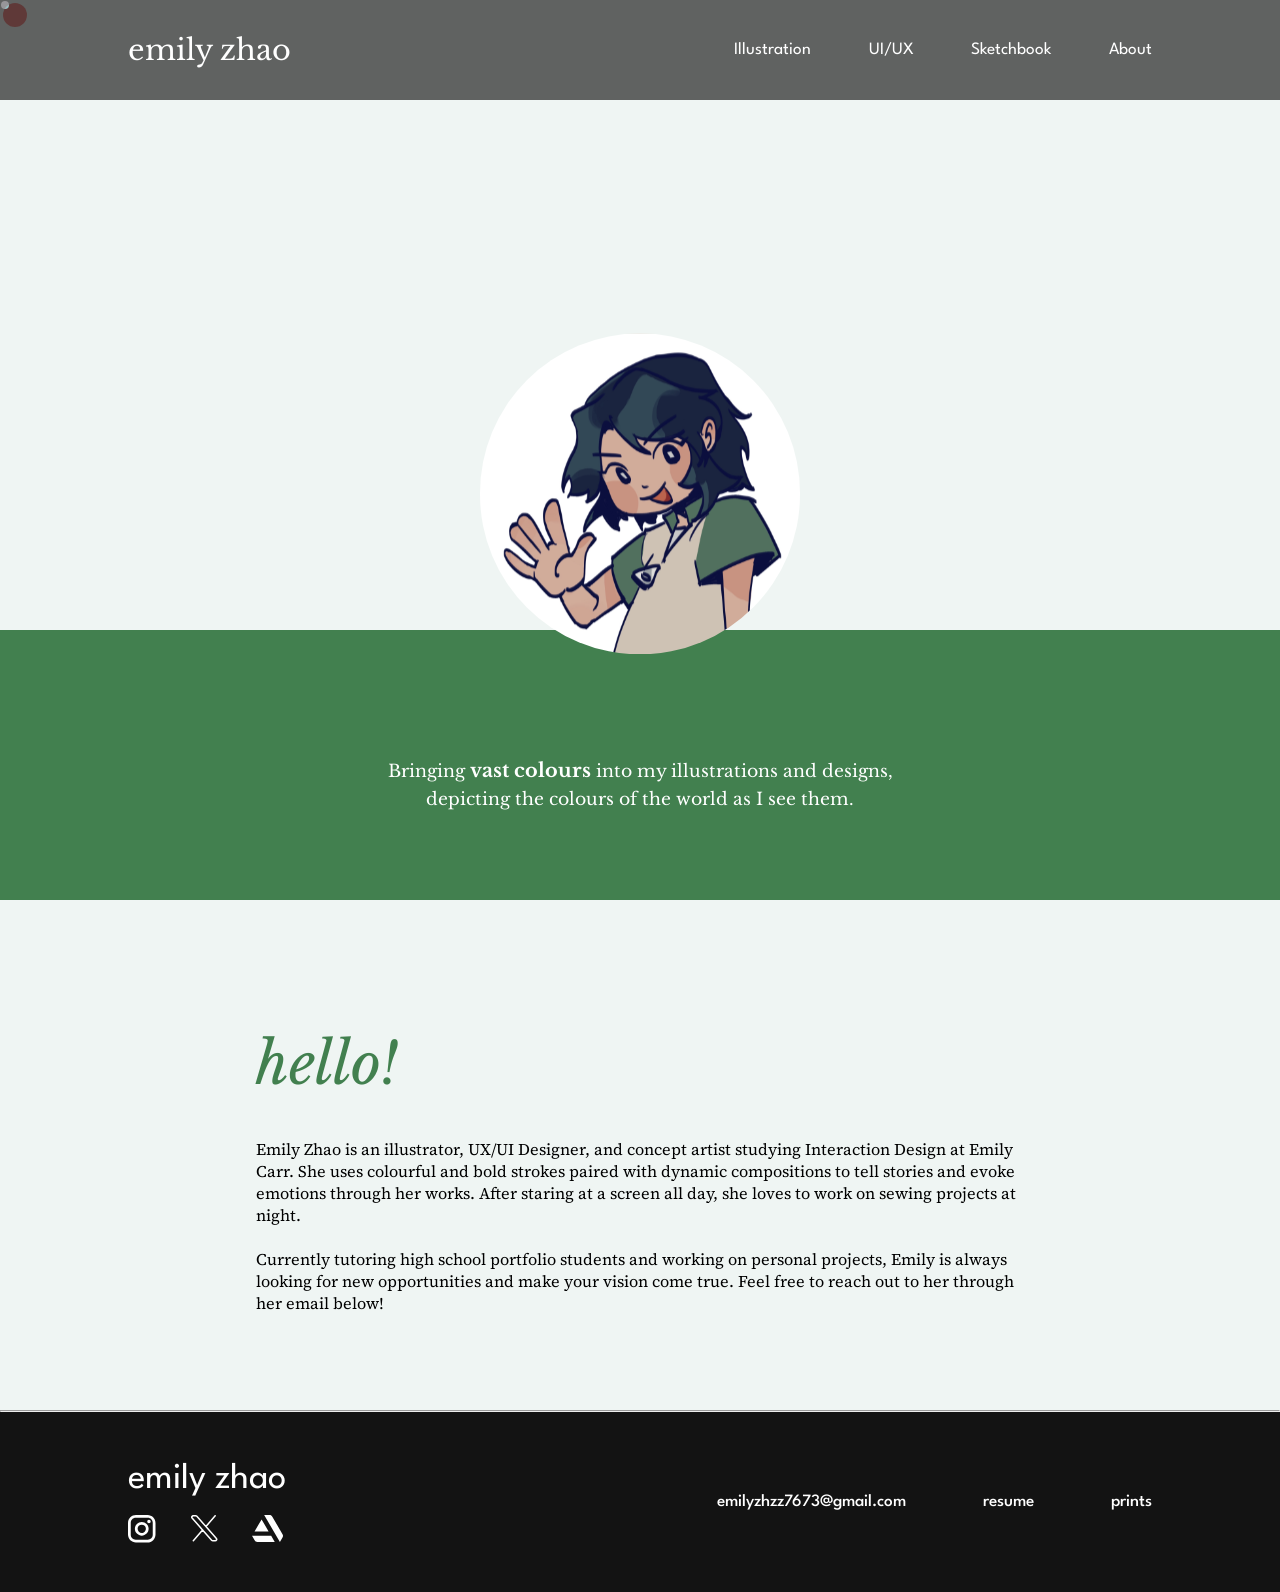
==== commit a6b48e03: "commit" ====
--- a/aboutme_index.html
+++ b/aboutme_index.html
@@ -27,6 +27,9 @@
 
 
     <link rel="icon" href="favicon.ico" type="image/x-icon">
+    <script src="https://cdnjs.cloudflare.com/ajax/libs/gsap/3.12.5/gsap.min.js"></script>
+    </head>
+    <body>
 
     <div class="cursor">
         <div class="cursor__ball cursor__ball--big">
@@ -36,8 +39,6 @@
             <svg height="10" width="10"><circle cx="5" cy="5" r="4" stroke-width="0"></circle></svg>
         </div>
     </div>
-    </head>
-    <body>
 
 
         <header class="header">
@@ -89,8 +90,8 @@
 
             <div class="artist_statement">
                 <p class="statement_text">
-                    something <span class="inline">important word</span> something something i wanna put like a small statement here
-                    <br>something here something here
+                    Bringing <span class="inline">vast colours</span> into my illustrations and designs,
+                    <br>depicting the colours of the world as I see them.
                 </p>
             </div>
             <div class="artist">
@@ -99,12 +100,11 @@
         </section>
         <section class="paragraph_about">
             <h1 class="hello">hello!</h1>
-            <p class="body_t">(WIP) Emily Zhao is a concept artist, illustrator, animator, and UX/UI Designer studying Interaction Design at Emily Carr. She uses colourful and bold strokes paired with dynamic compositions to tell stories and evoke emotions through her works. After staring at a screen all day, she loves to work on sewing projects at night. 
+            <p class="body_t"> Emily Zhao is an illustrator, UX/UI Designer, and concept artist studying Interaction Design at Emily Carr. She uses colourful and bold strokes paired with dynamic compositions to tell stories and evoke emotions through her works. After staring at a screen all day, she loves to work on sewing projects at night. 
 
             </p>
             <br><br>
-            <p class="body_t">Currently, someting something something here yapyapypa
-
+            <p class="body_t">Currently tutoring high school portfolio students and working on personal projects, Emily is always looking for new opportunities and make your vision come true. Feel free to reach out to her through her email below!
             </p>
         </section>
         
@@ -124,17 +124,17 @@
                     </a>
                     <div class="icon_links">
                         <div class="insta">
-                            <a href="https://www.instagram.com/pix_bun/">
+                            <a href="https://www.instagram.com/cheese_nuz/">
                                 <img src = "svgs/instagram.svg" alt="instagram logo"/>
                             </a>
                         </div>
                         <div class="twitter">
-                            <a href="https://twitter.com/airipan">
+                            <a href="#">
                                 <img src = "svgs/twitter.svg" alt="twitter logo"/>
                             </a>
                         </div>
                         <div class="artstation">
-                            <a href="https://artstation.com/airipan">
+                            <a href="https://www.artstation.com/issni">
                                 <img src = "svgs/artstation.svg" alt="artstation logo"/>
                             </a>
                         </div>
@@ -142,10 +142,10 @@
                 </div>   
                     
             <nav class="contact">
-                <a href="#contact_info">email here</a>
-                <a href="#resume">resume</a>
+                <a href="mailto:emilyzhzz7673@gmail.com">emilyzhzz7673@gmail.com</a>
+                <a href="svgs/Resume.pdf" target="_blank">resume</a>
                 <a href="#prints">prints</a>
             </nav>
         
-         <script src="sketchbook_script.js"></script>
+         <script src="about_script.js"></script>
     </body>
--- a/aboutme_styles.css
+++ b/aboutme_styles.css
@@ -7,9 +7,12 @@
   scroll-behavior: smooth;
 }
 
+*, *::before, *::after { cursor: none !important; }
+
 body {
   color: #FFFFFF;
   background-color: #eff5f3;
+  cursor: none;
 }
 
 section {
@@ -176,7 +179,7 @@
   background-repeat: no-repeat;
   background-position: top center;
   background-size: cover;
-  background-color: red;
+  background-color: transparent;
   height: 70vh;
 }
 .artist_statement {
